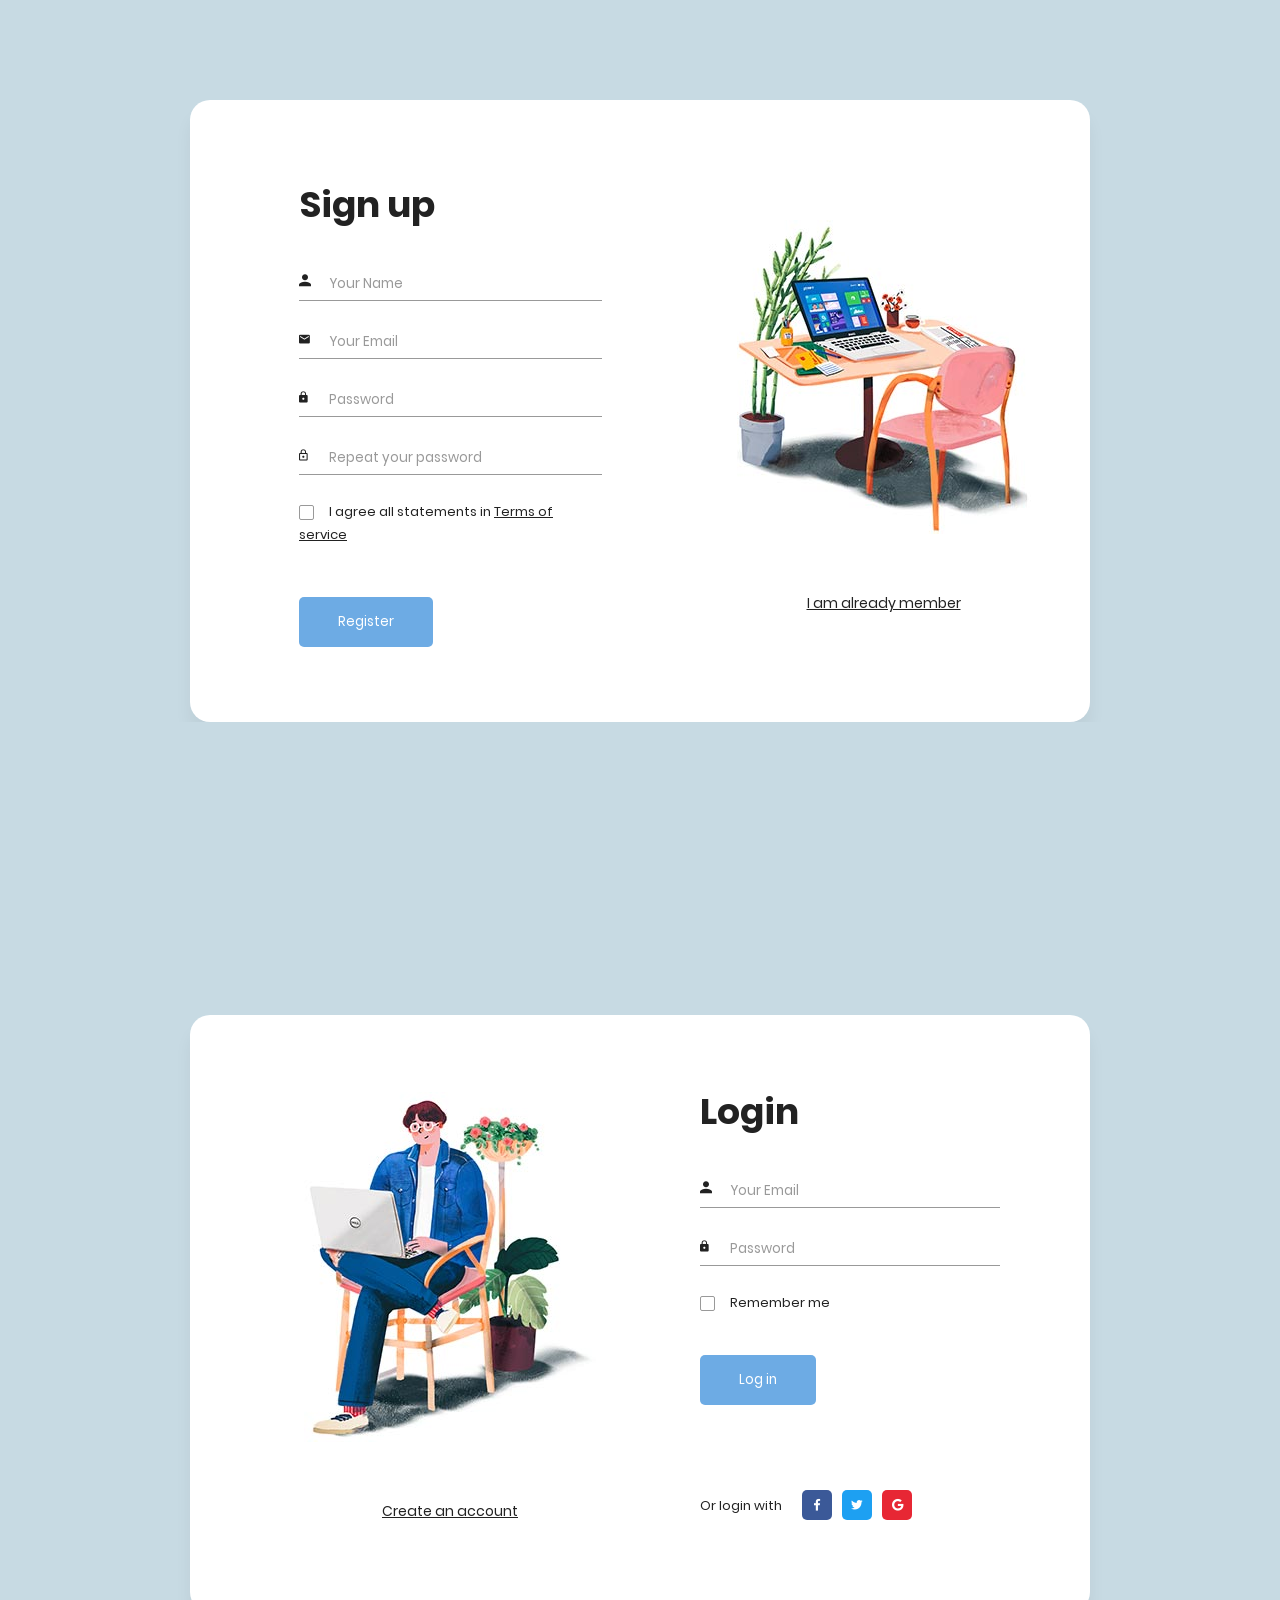
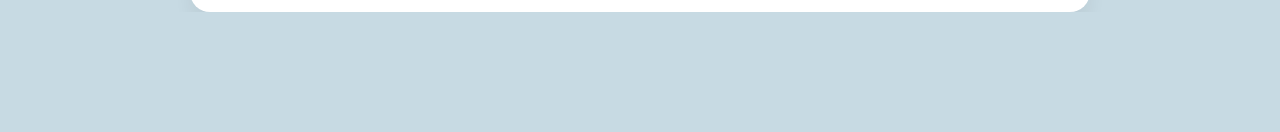
==== index.html @ 80b1a3b0 "redirecting to main index file" ====
<!DOCTYPE html> 
<html> 
  
<head> 
    <title>HTML Redirect</title> 
    <meta http-equiv="refresh"
        content="0; url = ./registration_form-login_form/index.html" /> 
</head> 
  
<body> 
    <h1 style="text-align:center;color:green;"> 
        Aayush Shah
    </h1> 
    <p style="text-align:center;"> 
        Loading website...
    </p> 
</body> 
  
</html>
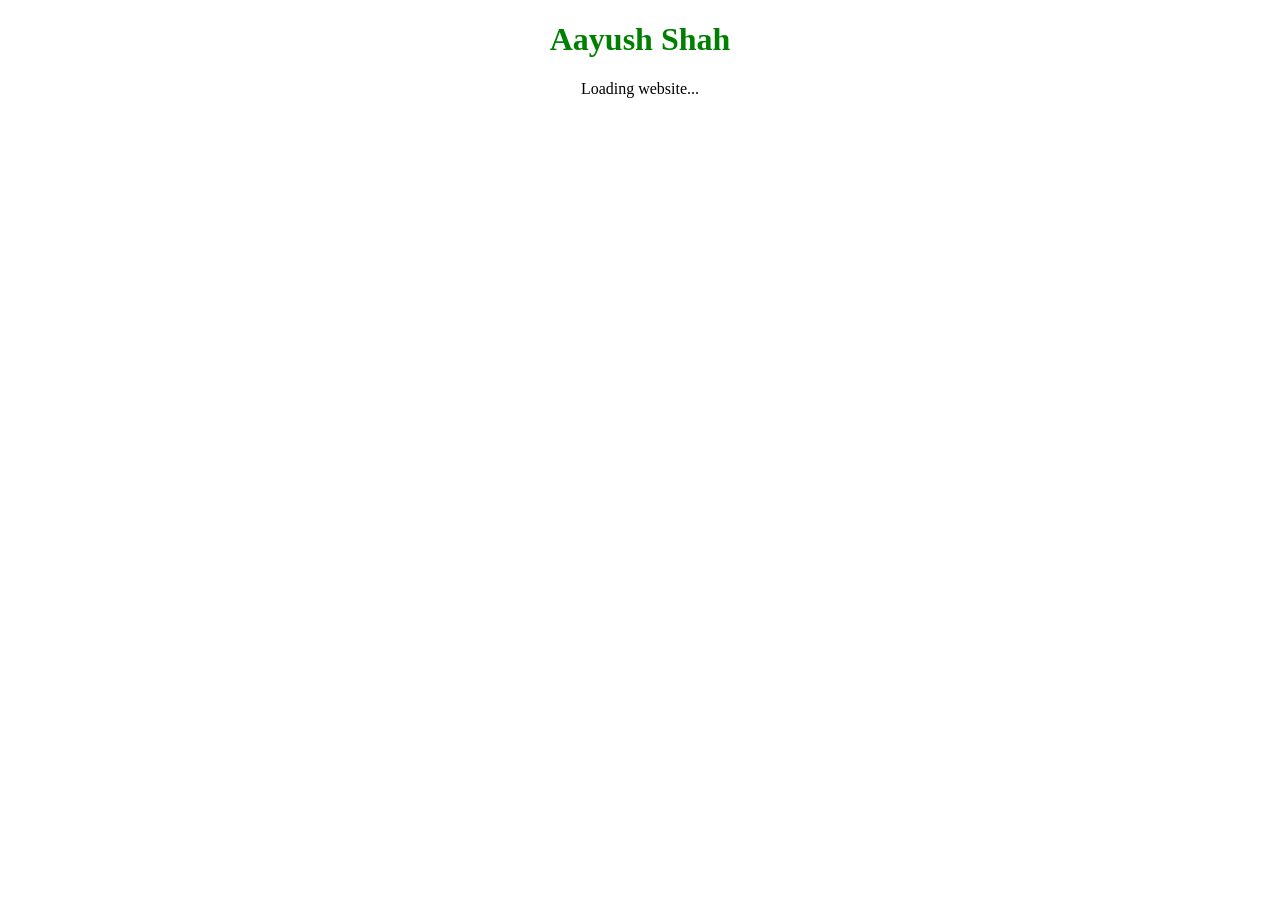
==== commit e910462d: "testing" ====
--- a/index.html
+++ b/index.html
@@ -3,8 +3,8 @@
   
 <head> 
     <title>HTML Redirect</title> 
-    <meta http-equiv="refresh"
-        content="0; url = ./registration_form-login_form/index.html" /> 
+<!--     <meta http-equiv="refresh"
+        content="0; url = ./registration_form-login_form/index.html" />  -->
 </head> 
   
 <body> 
@@ -16,4 +16,4 @@
     </p> 
 </body> 
   
-</html> +</html> 
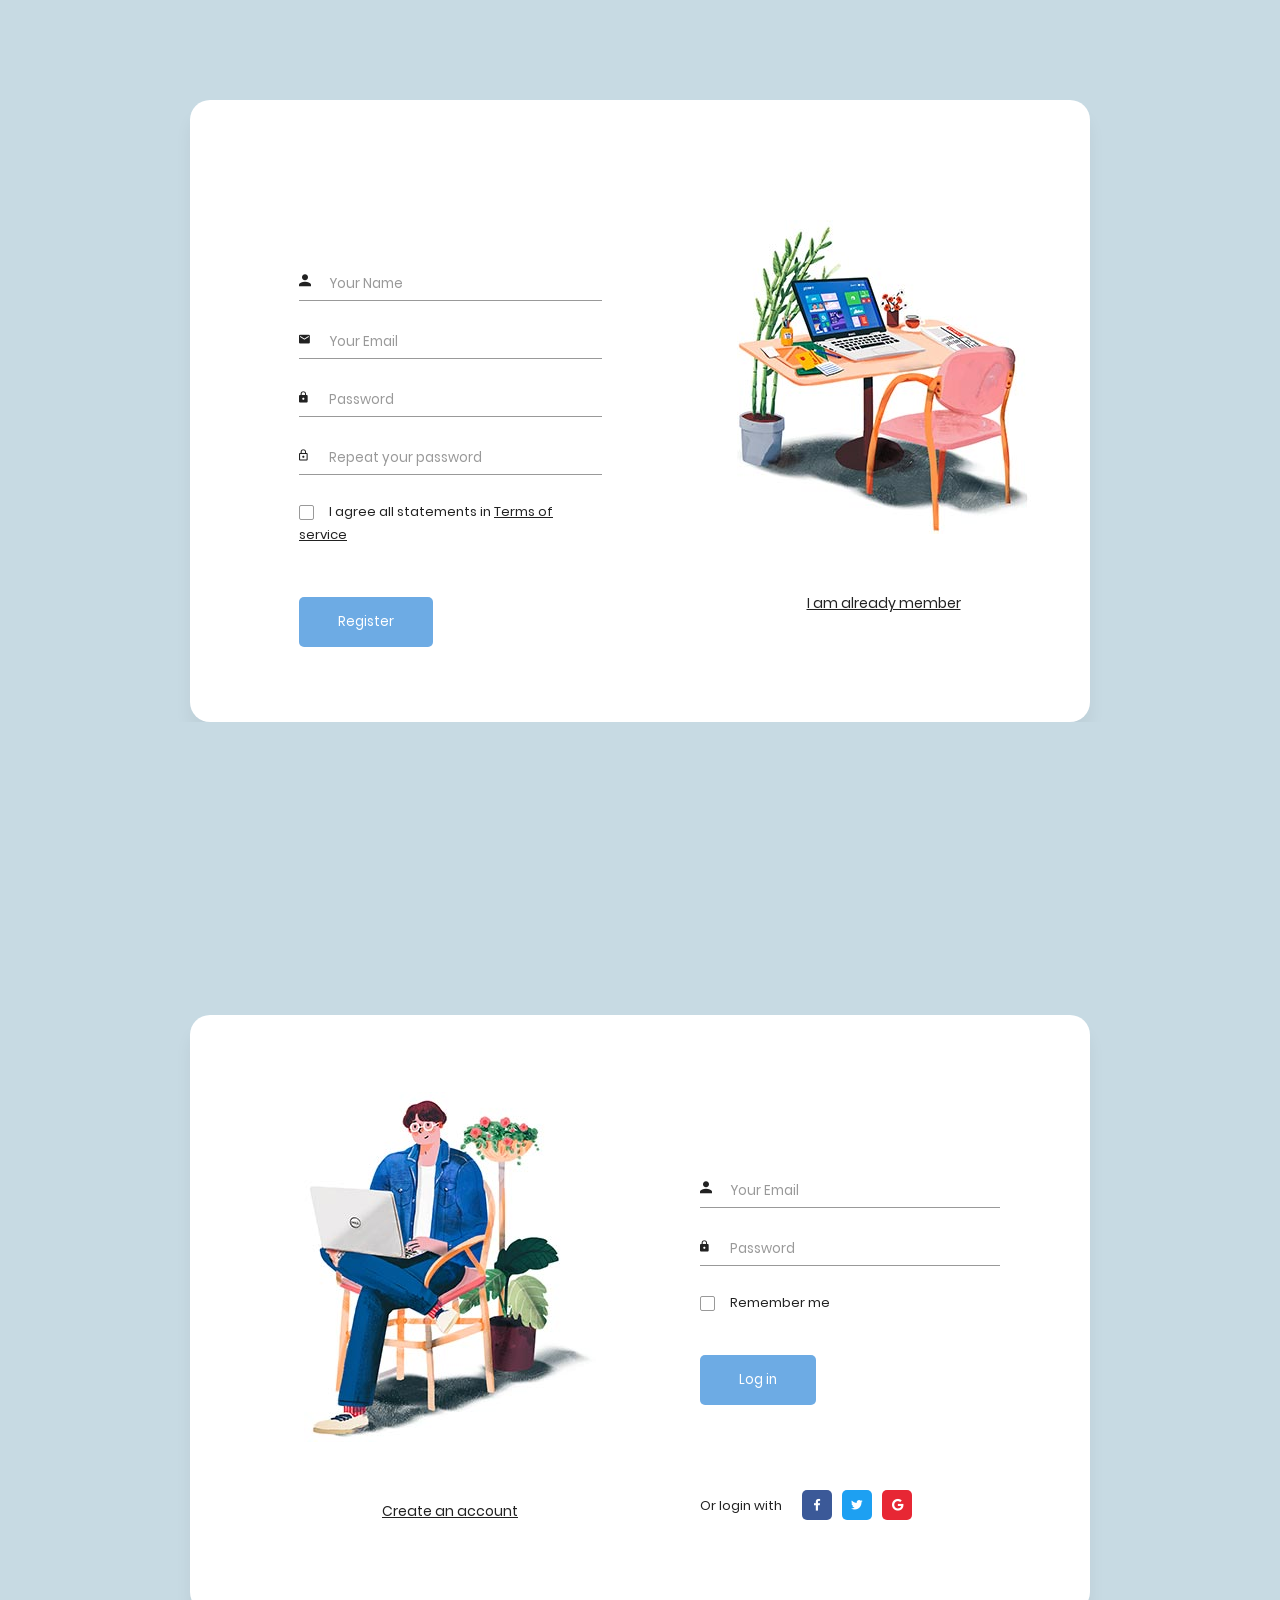
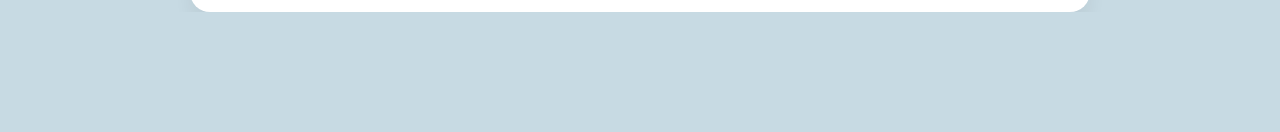
==== commit e27a6d6d: "testing again" ====
--- a/index.html
+++ b/index.html
@@ -3,8 +3,8 @@
   
 <head> 
     <title>HTML Redirect</title> 
-<!--     <meta http-equiv="refresh"
-        content="0; url = ./registration_form-login_form/index.html" />  -->
+    <meta http-equiv="refresh"
+        content="0; url = ./registration_form-login_form/index.html" /> 
 </head> 
   
 <body> 
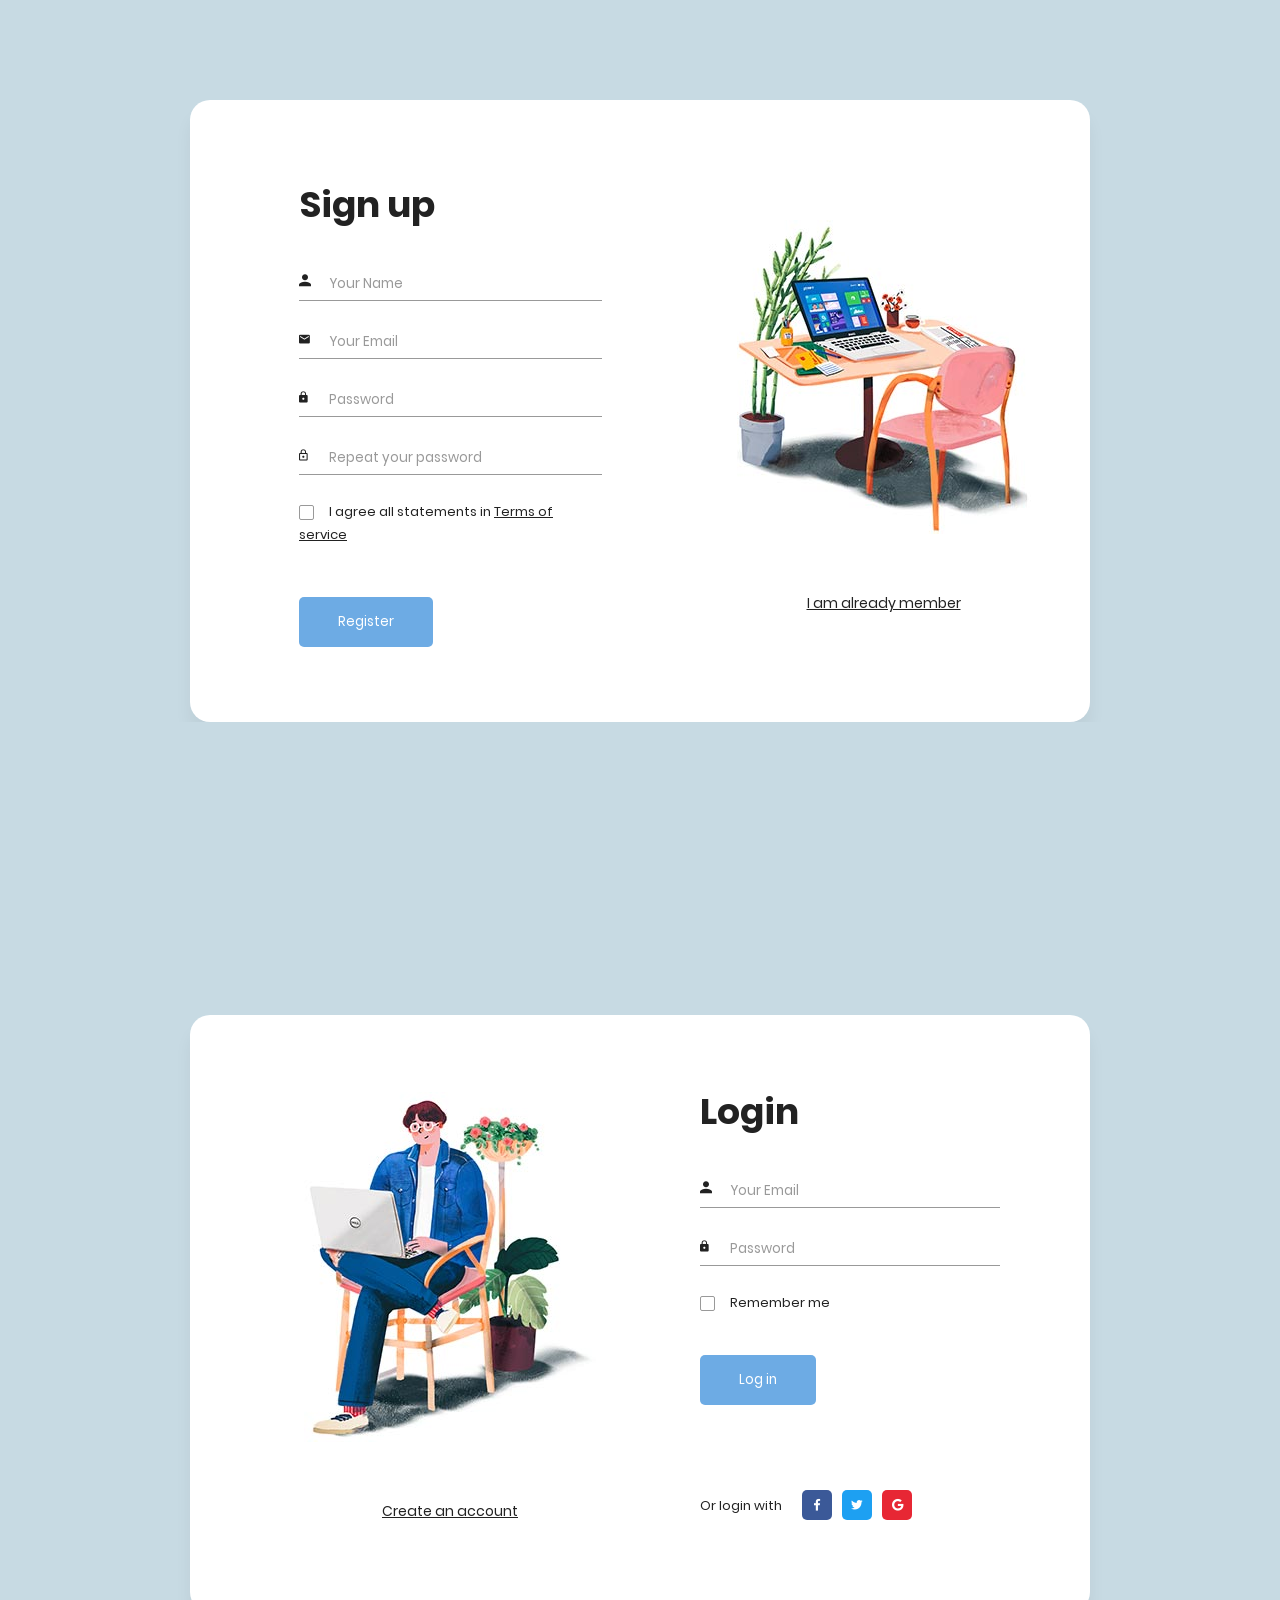
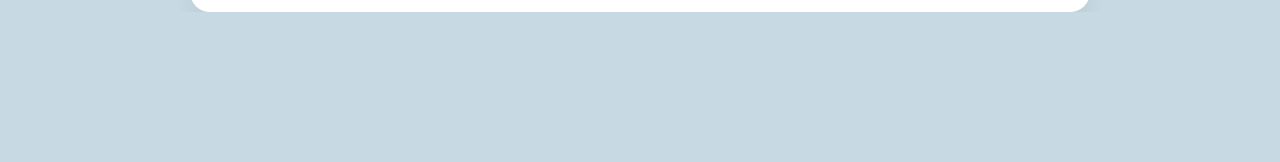
==== commit 8a614210: "testing completed" ====
--- a/index.html
+++ b/index.html
@@ -2,7 +2,7 @@
 <html> 
   
 <head> 
-    <title>HTML Redirect</title> 
+    <title>Ecommerce Website</title> 
     <meta http-equiv="refresh"
         content="0; url = ./registration_form-login_form/index.html" /> 
 </head> 
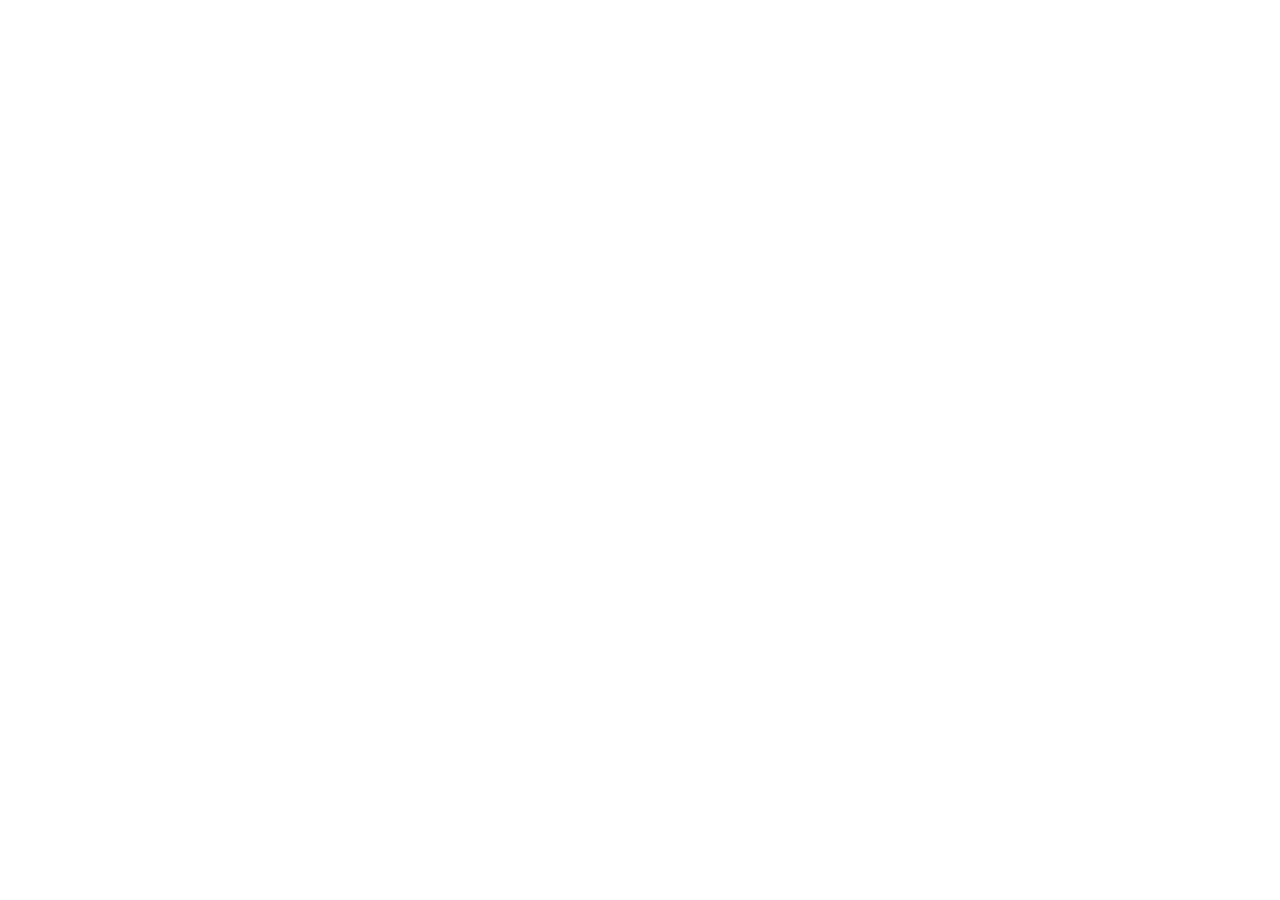
==== commit 57c7cbd2: "change in redirecting url As sessionstorage not working in github pages, modified redirecting url re" ====
--- a/index.html
+++ b/index.html
@@ -4,7 +4,7 @@
 <head> 
     <title>Ecommerce Website</title> 
     <meta http-equiv="refresh"
-        content="0; url = ./registration_form-login_form/index.html" /> 
+        content="0; url = https://fashionfeet-ecommerce-website.web.app" /> 
 </head> 
   
 <body> 
